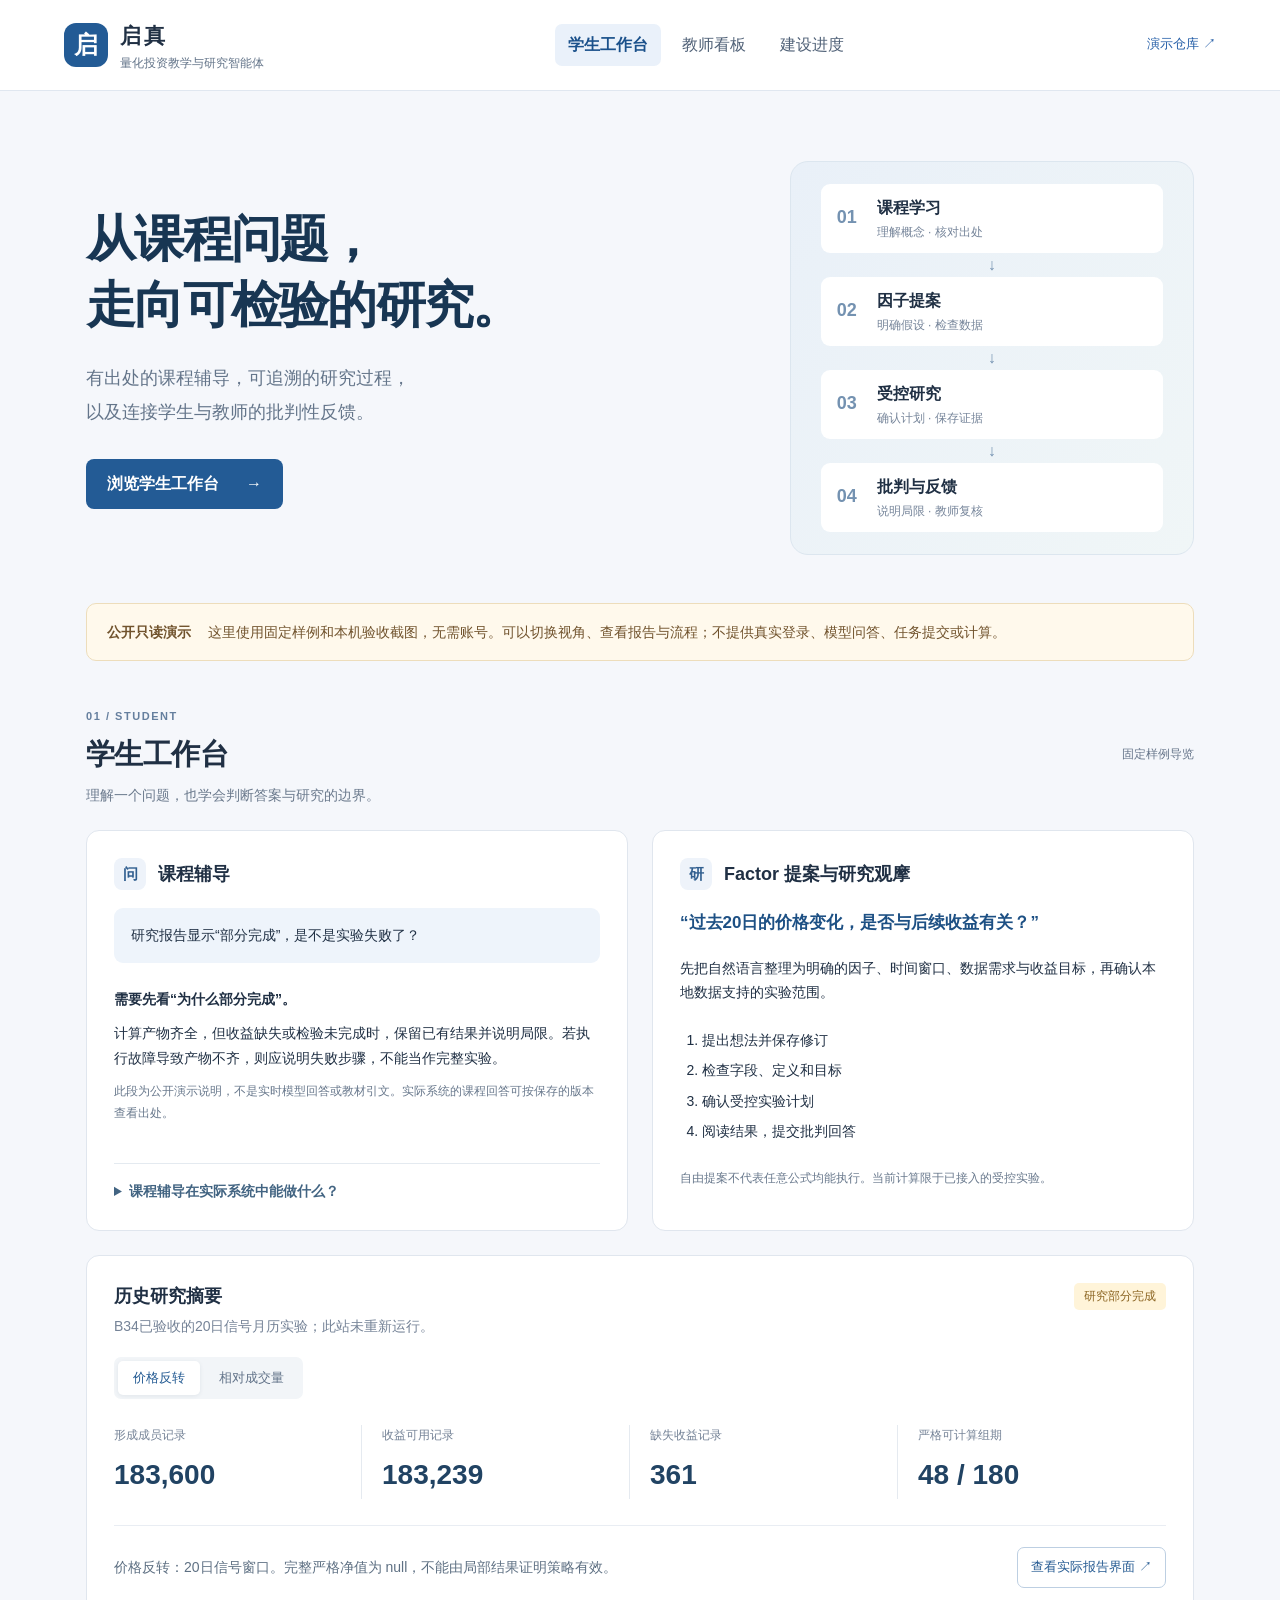
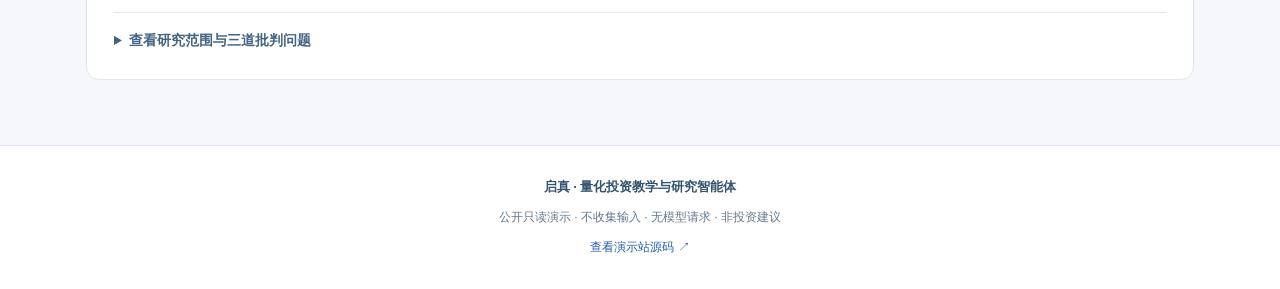
==== index.html @ add2b6e5 "Publish read-only Qizhen project demonstration" ====
<!doctype html>
<html lang="zh-CN"><head><meta charset="utf-8"><meta name="viewport" content="width=device-width, initial-scale=1"><meta name="description" content="启真：量化投资教学与研究智能体。学生学习、因子提案、研究报告与教师反馈的公开只读演示。"><meta name="color-scheme" content="light"><title>启真 · 量化投资教学与研究智能体</title><link rel="stylesheet" href="styles.css"><script src="app.js" defer></script></head>
<body><a class="skip" href="#main">跳到主要内容</a><header class="topbar"><a class="brand" href="#student"><span class="mark" aria-hidden="true">启</span><span><b>启真</b><small>量化投资教学与研究智能体</small></span></a><nav aria-label="演示视角"><a href="#student" data-view="student">学生工作台</a><a href="#teacher" data-view="teacher">教师看板</a><a href="#progress" data-view="progress">建设进度</a></nav><a class="repo-link" href="https://github.com/wangzihao0726/qizhenwenzhi-demo" target="_blank" rel="noopener noreferrer">演示仓库 ↗</a></header>
<main id="main"><section class="hero"><div><h1>从课程问题，<br>走向可检验的研究。</h1><p>有出处的课程辅导，可追溯的研究过程，<br class="desktop-break">以及连接学生与教师的批判性反馈。</p><a class="primary" href="#student" id="explore">浏览学生工作台 <span aria-hidden="true">→</span></a></div><div class="hero-map" aria-label="课程学习、因子提案、受控研究、教师反馈四个步骤"><div><span>01</span><b>课程学习</b><small>理解概念 · 核对出处</small></div><i aria-hidden="true">↓</i><div><span>02</span><b>因子提案</b><small>明确假设 · 检查数据</small></div><i aria-hidden="true">↓</i><div><span>03</span><b>受控研究</b><small>确认计划 · 保存证据</small></div><i aria-hidden="true">↓</i><div><span>04</span><b>批判与反馈</b><small>说明局限 · 教师复核</small></div></div></section>
<div class="notice"><b>公开只读演示</b><span>这里使用固定样例和本机验收截图，无需账号。可以切换视角、查看报告与流程；不提供真实登录、模型问答、任务提交或计算。</span></div>
<section id="student" class="view" aria-labelledby="student-title"><div class="section-head"><div><span class="section-number">01 / STUDENT</span><h2 id="student-title">学生工作台</h2><p>理解一个问题，也学会判断答案与研究的边界。</p></div><span class="quiet">固定样例导览</span></div>
<div class="two-col"><article class="panel"><div class="panel-title"><span class="icon" aria-hidden="true">问</span><h3>课程辅导</h3></div><p class="bubble">研究报告显示“部分完成”，是不是实验失败了？</p><div class="answer"><b>需要先看“为什么部分完成”。</b><p>计算产物齐全，但收益缺失或检验未完成时，保留已有结果并说明局限。若执行故障导致产物不齐，则应说明失败步骤，不能当作完整实验。</p><p class="muted">此段为公开演示说明，不是实时模型回答或教材引文。实际系统的课程回答可按保存的版本查看出处。</p></div><details><summary>课程辅导在实际系统中能做什么？</summary><ul><li>课程概念与实验步骤解释。</li><li>分级提示、代码与报错的静态诊断。</li><li>查看回答引用的语料版本、片段与审核状态。</li></ul></details></article>
<article class="panel"><div class="panel-title"><span class="icon" aria-hidden="true">研</span><h3>Factor 提案与研究观摩</h3></div><p class="idea">“过去20日的价格变化，是否与后续收益有关？”</p><p>先把自然语言整理为明确的因子、时间窗口、数据需求与收益目标，再确认本地数据支持的实验范围。</p><ol class="process"><li>提出想法并保存修订</li><li>检查字段、定义和目标</li><li>确认受控实验计划</li><li>阅读结果，提交批判回答</li></ol><p class="muted">自由提案不代表任意公式均能执行。当前计算限于已接入的受控实验。</p></article></div>
<article class="panel report-card"><div class="panel-top"><div><h3>历史研究摘要</h3><p>B34已验收的20日信号月历实验；此站未重新运行。</p></div><span class="status partial">研究部分完成</span></div><div class="segmented" role="group" aria-label="选择历史报告"><button type="button" data-report="price" aria-pressed="true">价格反转</button><button type="button" data-report="volume" aria-pressed="false">相对成交量</button></div><div class="metrics"><div><span>形成成员记录</span><strong>183,600</strong></div><div><span>收益可用记录</span><strong>183,239</strong></div><div><span>缺失收益记录</span><strong>361</strong></div><div><span>严格可计算组期</span><strong id="strict-periods">48 / 180</strong></div></div><div class="report-bottom"><p id="report-caption" aria-live="polite">价格反转：20日信号窗口。完整严格净值为 null，不能由局部结果证明策略有效。</p><button type="button" class="secondary" data-image="assets/student-report.png" data-caption="B35本机验收截图：历史报告中的覆盖图预览。图表来自B34，未在此站重算。">查看实际报告界面 ↗</button></div><details><summary>查看研究范围与三道批判问题</summary><p>原提案的5交易日收益目标尚未执行；历史结果来自另行确认的月历实验，不能替代原目标。图表、产物与局限在本机系统中可追溯。</p><ol><li>哪一步的方法或数据最可能有缺陷？</li><li>还需要补充什么稳健性检验？</li><li>为什么相信或不相信结论？适用于哪些范围？</li></ol><p>真实系统由服务器检查反思提交与报告权限；本演示站只介绍流程，不收集或保存回答。</p></details></article></section>
<section id="teacher" class="view" hidden aria-labelledby="teacher-title"><div class="section-head"><div><span class="section-number">02 / TEACHER</span><h2 id="teacher-title">教师看板</h2><p>查看学习过程，沿着同一条任务记录给出反馈。</p></div><span class="quiet">合成角色与历史样例</span></div><div class="teacher-layout"><article class="panel"><div class="panel-top"><h3>研究与反馈列表</h3><label class="filter">筛选状态<select id="teacher-filter"><option value="all">全部记录</option><option value="pending">待反馈</option><option value="reviewed">已有反馈</option></select></label></div><div class="task-row" data-state="pending"><div><b>合成学生 A · 价格反转</b><p>20日窗口 · 历史报告 · 批判回答已提交</p></div><span class="status">待反馈</span></div><div class="task-row" data-state="reviewed"><div><b>合成学生 A · 相对成交量</b><p>20日窗口 · 历史报告 · 已有合成反馈</p></div><span class="status reviewed">已有反馈</span></div><p class="muted" id="filter-status" aria-live="polite">显示2条演示记录。提交次数与提示等级不等同于知识掌握程度。</p><details open><summary>一条反馈可以关注什么？</summary><p>区分形成样本与收益配对样本；解释缺失和严格净值null；核对原目标与实际实验的差别。批判回答提交后，不自动视为已获专业评分。</p><button type="button" class="secondary" data-image="assets/teacher-feedback.png" data-caption="B35本机合成教师反馈演练截图。不是实际教师亲审记录。">查看反馈界面 ↗</button></details></article><article class="panel teacher-actions"><h3>实际系统中的教师功能</h3><ul><li><b>按学生和作业筛选</b><span>教学求助、提案与研究任务在同一处查看。</span></li><li><b>查看计划、报告与批判回答</b><span>追踪准确的任务和提案修订。</span></li><li><b>保存任务反馈</b><span>学生重新登录后仍可查看已保存反馈。</span></li><li><b>管理作业研究开关</b><span>由服务端执行权限限制。</span></li></ul><button type="button" class="secondary" data-image="assets/teacher-dashboard.png" data-caption="B35本机教师看板截图，所有可见账号与记录均为合成演练。">查看实际教师看板 ↗</button></article></div></section>
<section id="progress" class="view" hidden aria-labelledby="progress-title"><div class="section-head"><div><span class="section-number">03 / PROGRESS</span><h2 id="progress-title">建设进度与下一步</h2><p>截至2026年9月26日，第35批通过本机流程验收。</p></div></div><div class="two-col"><article class="panel"><h3>已经接通的流程</h3><ul class="check-list"><li>同站课程辅导、Factor提案与受控研究</li><li>学生、教师身份与班级访问权限</li><li>出处版本、研究产物和历史记录</li><li>批判回答、报告解锁与教师反馈</li><li>桌面与窄屏报告、图表阅读</li></ul><p class="muted">B35交付25个不同测试用例的最终结果通过；主对话独立复验其中5项新增工作流测试，并完成24项浏览器检查。</p></article><article class="panel"><h3>继续推进的工作</h3><ul class="next-list"><li><b>真实使用反馈</b><span>组织小范围实际操作，记录问题与教师意见。</span></li><li><b>研究证据补齐</b><span>补足相应数据和稳健性检验，保留partial与null。</span></li><li><b>部署与隔离验收</b><span>真实远程登录、代码执行与公开运行需单独部署和验证。</span></li></ul><p class="muted">本机验收不等于真实学生试点、教师专业亲审、完整科研验证或实盘可用。</p></article></div><div class="panel project-note"><h3>项目基础</h3><p>系统以 qizhenwenzhi 为基础，复用 factor-idea-studio 的提案、修订与研究桥接成果。本公开站仅包含展示页面及已核查的合成演练截图。</p></div></section>
</main><footer><span>启真 · 量化投资教学与研究智能体</span><p>公开只读演示 · 不收集输入 · 无模型请求 · 非投资建议</p><a href="https://github.com/wangzihao0726/qizhenwenzhi-demo" target="_blank" rel="noopener noreferrer">查看演示站源码 ↗</a></footer>
<dialog id="image-dialog" aria-labelledby="image-caption"><div class="dialog-head"><p id="image-caption"></p><button type="button" id="close-image" aria-label="关闭图片">关闭 ×</button></div><img id="dialog-image" alt=""></dialog><noscript><p class="notice">本页使用少量JavaScript切换视角；学生工作台内容可直接阅读。</p></noscript></body></html>
---- styles.css ----
*{box-sizing:border-box}html{scroll-behavior:smooth;scroll-padding-top:90px}body{margin:0;color:#203044;background:#f5f7fb;font:16px/1.75 -apple-system,BlinkMacSystemFont,"Segoe UI","Microsoft YaHei",sans-serif}button,input,select{font:inherit}button,a,select{touch-action:manipulation}a{color:#235da7}button{cursor:pointer}button:focus-visible,a:focus-visible,select:focus-visible,summary:focus-visible{outline:3px solid #357fde;outline-offset:4px}[hidden]{display:none!important}.skip{position:fixed;left:20px;top:-100px;z-index:9;background:white;padding:10px}.skip:focus{top:10px}.topbar{display:flex;align-items:center;gap:28px;justify-content:space-between;padding:18px max(5vw,24px);background:#fff;border-bottom:1px solid #e0e7f0}.brand{display:flex;gap:12px;align-items:center;text-decoration:none;color:inherit}.mark{background:#235b95;color:#fff;width:44px;height:44px;display:grid;place-items:center;font-weight:800;border-radius:12px;font-size:24px}.brand b{font-size:21px;letter-spacing:.12em}.brand small{display:block;font-size:12px;color:#64758a;line-height:1.4}.topbar nav{display:flex;gap:8px}.topbar nav a{color:#516278;padding:7px 13px;text-decoration:none;border-radius:7px;white-space:nowrap}.topbar nav a[aria-current=page]{background:#eaf1fa;color:#1b518b;font-weight:650}.repo-link{font-size:13px;text-decoration:none;white-space:nowrap}main{max-width:1160px;margin:auto;padding:42px 26px 65px}.hero{display:grid;grid-template-columns:1.25fr .8fr;gap:72px;padding:28px 0 44px;align-items:center}h1{font-size:clamp(32px,4vw,50px);line-height:1.32;letter-spacing:-.035em;margin:0 0 23px;font-weight:720;color:#183653}.hero p{color:#64758a;font-size:18px;line-height:1.9;margin-bottom:30px}.primary{background:#235b95;color:white;display:inline-flex;gap:27px;padding:11px 21px;border-radius:8px;text-decoration:none;font-weight:600}.primary:hover{background:#194778}.hero-map{background:linear-gradient(130deg,#e9f0f8,#f0f6f7);border:1px solid #dce6ef;padding:22px 30px;border-radius:18px}.hero-map div{display:grid;grid-template-columns:40px 1fr;align-items:center;background:#fff;padding:10px 16px;border-radius:9px}.hero-map span{grid-row:span 2;color:#7492b1;font-size:18px;font-weight:600}.hero-map b{font-size:16px}.hero-map small{font-size:12px;color:#76859a}.hero-map i{display:block;text-align:center;font-style:normal;line-height:24px;color:#7190af}.notice{display:flex;gap:17px;padding:16px 20px;background:#fff9ec;border:1px solid #edddbb;border-radius:10px;font-size:14px;color:#71532d;margin:4px 0 40px}.notice b{white-space:nowrap}.section-head{display:flex;justify-content:space-between;align-items:center;margin:0 0 23px}.section-number{font-size:11px;color:#657f9e;letter-spacing:.14em;font-weight:700}h2{font-size:29px;line-height:1.4;margin:5px 0 8px;letter-spacing:-.02em}h3{font-size:18px;line-height:1.5;margin:0 0 15px}.section-head p{margin:0;color:#6b7a8d;font-size:14px}.quiet{font-size:12px;color:#66758a}.two-col{display:grid;grid-template-columns:1fr 1fr;gap:24px}.panel{background:#fff;border:1px solid #e0e6ee;border-radius:13px;padding:27px}.panel p{font-size:14px}.panel-title{display:flex;gap:12px;align-items:center;margin-bottom:18px}.panel-title h3{margin:0}.icon{display:grid;place-items:center;background:#eef3fa;color:#315f90;width:32px;height:32px;border-radius:8px;font-size:15px;font-weight:700}.bubble{background:#eef4fb;border-radius:9px;padding:15px 17px}.answer{font-size:14px;padding:10px 0}.answer p{margin:10px 0}.muted{color:#69798d!important;font-size:12px!important;line-height:1.85}.idea{font-weight:600;font-size:17px!important;color:#1d5084;line-height:1.8}.process{margin:20px 0;padding-left:22px;font-size:14px}.process li{padding:3px 0}details{border-top:1px solid #e4eaf0;padding-top:15px;margin-top:18px;font-size:14px}summary{cursor:pointer;font-weight:600;color:#426482}details li{margin:5px 0}.panel-top{display:flex;justify-content:space-between;align-items:flex-start;gap:18px}.panel-top p{margin:4px 0 18px;color:#758397}.panel-top h3{margin:0}.status{display:inline-block;white-space:nowrap;padding:3px 10px;background:#f1f4f8;border-radius:5px;font-size:12px;color:#5b6c81}.partial{color:#8b6421;background:#fff4d9}.reviewed{color:#277259;background:#e8f5ef}.report-card{margin-top:24px}.segmented{display:inline-flex;background:#f2f5f8;padding:4px;gap:4px;border-radius:7px}.segmented button{border:0;background:transparent;color:#617288;padding:6px 15px;font-size:13px;border-radius:5px}.segmented button[aria-pressed=true]{background:#fff;color:#245b93;box-shadow:0 1px 4px #1b395014}.metrics{display:grid;grid-template-columns:repeat(4,1fr);margin:26px 0;gap:20px}.metrics div{border-right:1px solid #e5eaf0}.metrics div:last-child{border:0}.metrics span{display:block;font-size:12px;color:#758397}.metrics strong{display:block;font-size:28px;font-weight:650;color:#214363;font-variant-numeric:tabular-nums;margin-top:4px}.report-bottom{display:flex;align-items:center;justify-content:space-between;gap:18px;border-top:1px solid #e9edf3;padding-top:15px}.report-bottom p{max-width:660px;color:#5e7083}.secondary{background:white;border:1px solid #bdcfe2;border-radius:7px;color:#275c93;padding:8px 13px;white-space:nowrap;font-size:13px}.secondary:hover{background:#f0f5fb}.teacher-layout{display:grid;grid-template-columns:1.2fr .9fr;gap:24px}.filter{font-size:12px;color:#63778b}select{margin-left:7px;border:1px solid #d4dfeb;border-radius:5px;color:#435f7b;background:#fff;padding:5px 9px;font-size:13px}.task-row{display:flex;align-items:center;justify-content:space-between;gap:10px;border-bottom:1px solid #e9edf2;padding:22px 0}.task-row b{font-size:15px}.task-row p{margin:5px 0 0;color:#718297;font-size:12px}.teacher-actions ul,.next-list{list-style:none;padding:0;margin:0 0 24px}.teacher-actions li,.next-list li{padding:13px 0}.teacher-actions li b,.next-list b{font-size:15px;display:block}.teacher-actions li span,.next-list span{display:block;font-size:13px;color:#738397;margin-top:5px}.check-list{list-style:none;padding:0}.check-list li{padding:8px 0;font-size:14px}.check-list li:before{content:'✓';color:#368269;display:inline-block;margin-right:12px}.project-note{margin-top:24px}footer{border-top:1px solid #dee6ef;padding:30px 26px;text-align:center;background:white;color:#64788e;font-size:13px}footer>span{color:#34536f;font-weight:600}footer p{font-size:12px;margin:8px 0}footer a{text-decoration:none;font-size:12px}dialog{max-width:min(1150px,94vw);max-height:92vh;border:1px solid #d2dbe7;border-radius:12px;padding:0;box-shadow:0 20px 100px #0b253750}dialog::backdrop{background:#173149a6}.dialog-head{position:sticky;top:0;background:white;display:flex;gap:20px;justify-content:space-between;align-items:center;padding:12px 18px;border-bottom:1px solid #dfe7f0}.dialog-head p{font-size:13px;margin:0}.dialog-head button{border:0;background:#eff3f7;color:#345575;border-radius:6px;padding:7px 12px;white-space:nowrap}dialog img{max-width:100%;height:auto;display:block;margin:auto;max-height:none}body:has(dialog[open]){overflow:hidden}@media(max-width:850px){.repo-link{display:none}.topbar{gap:12px;padding:16px 22px}.hero{gap:35px}.hero-map{padding:20px}.report-bottom{flex-direction:column;align-items:flex-start}.metrics strong{font-size:24px}}@media(max-width:640px){.topbar{flex-wrap:wrap;justify-content:center;padding:15px 14px}.brand{margin-right:auto}.topbar nav{width:100%;justify-content:space-between;gap:3px}.topbar nav a{padding:7px 12px;font-size:14px}main{padding:24px 17px 40px}.hero{grid-template-columns:1fr;gap:26px;padding:5px 0 27px}.hero p{font-size:15px}.hero-map{display:none}.hero h1{font-size:35px}.notice{flex-direction:column;gap:4px;padding:14px 16px;font-size:12px;margin-bottom:30px}.two-col,.teacher-layout{grid-template-columns:1fr;gap:18px}.panel{padding:20px}.section-head{align-items:flex-start}.quiet{display:none}h2{font-size:25px}.metrics{grid-template-columns:1fr 1fr;gap:22px 10px}.metrics div:nth-child(2){border-right:0}.metrics strong{font-size:25px}.report-card>.panel-top{flex-direction:column;gap:0}.status.partial{margin-bottom:15px}.panel-top .filter{margin-top:10px}.teacher-layout .panel-top{display:block}.task-row{align-items:flex-start}.task-row b{font-size:14px}.task-row .status{font-size:11px}.dialog-head{padding:10px;gap:8px}.dialog-head p{font-size:12px}.secondary{white-space:normal;text-align:left}.report-bottom p{margin:5px 0}details{font-size:13px}}@media(prefers-reduced-motion:reduce){html{scroll-behavior:auto}}
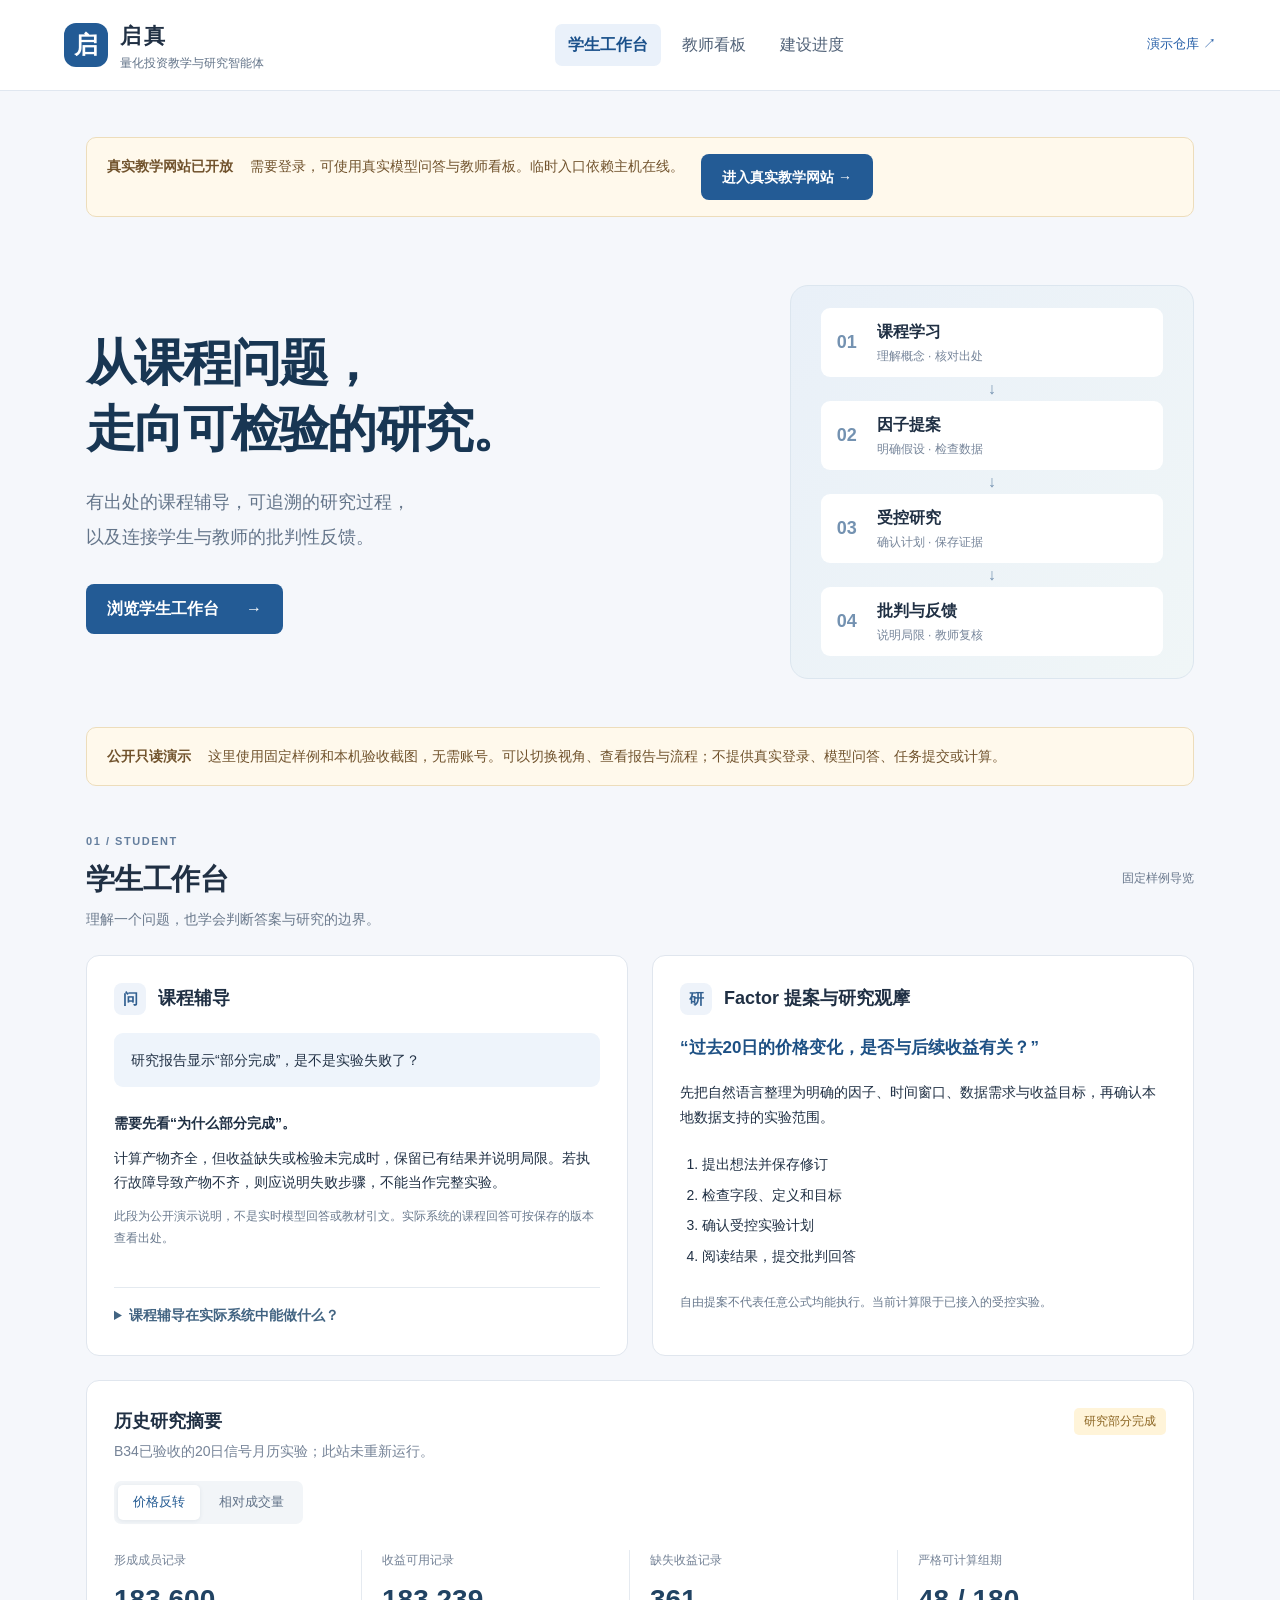
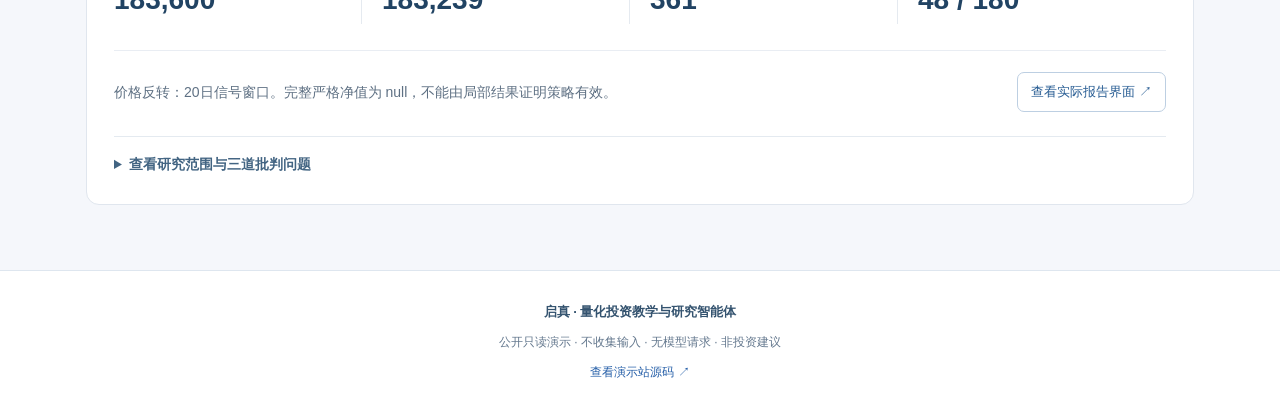
==== commit d560111b: "Add entry to authenticated live teaching website" ====
--- a/index.html
+++ b/index.html
@@ -1,7 +1,7 @@
 <!doctype html>
 <html lang="zh-CN"><head><meta charset="utf-8"><meta name="viewport" content="width=device-width, initial-scale=1"><meta name="description" content="启真：量化投资教学与研究智能体。学生学习、因子提案、研究报告与教师反馈的公开只读演示。"><meta name="color-scheme" content="light"><title>启真 · 量化投资教学与研究智能体</title><link rel="stylesheet" href="styles.css"><script src="app.js" defer></script></head>
 <body><a class="skip" href="#main">跳到主要内容</a><header class="topbar"><a class="brand" href="#student"><span class="mark" aria-hidden="true">启</span><span><b>启真</b><small>量化投资教学与研究智能体</small></span></a><nav aria-label="演示视角"><a href="#student" data-view="student">学生工作台</a><a href="#teacher" data-view="teacher">教师看板</a><a href="#progress" data-view="progress">建设进度</a></nav><a class="repo-link" href="https://github.com/wangzihao0726/qizhenwenzhi-demo" target="_blank" rel="noopener noreferrer">演示仓库 ↗</a></header>
-<main id="main"><section class="hero"><div><h1>从课程问题，<br>走向可检验的研究。</h1><p>有出处的课程辅导，可追溯的研究过程，<br class="desktop-break">以及连接学生与教师的批判性反馈。</p><a class="primary" href="#student" id="explore">浏览学生工作台 <span aria-hidden="true">→</span></a></div><div class="hero-map" aria-label="课程学习、因子提案、受控研究、教师反馈四个步骤"><div><span>01</span><b>课程学习</b><small>理解概念 · 核对出处</small></div><i aria-hidden="true">↓</i><div><span>02</span><b>因子提案</b><small>明确假设 · 检查数据</small></div><i aria-hidden="true">↓</i><div><span>03</span><b>受控研究</b><small>确认计划 · 保存证据</small></div><i aria-hidden="true">↓</i><div><span>04</span><b>批判与反馈</b><small>说明局限 · 教师复核</small></div></div></section>
+<main id="main"><div class="notice"><b>真实教学网站已开放</b><span>需要登录，可使用真实模型问答与教师看板。临时入口依赖主机在线。</span><a class="primary" href="live.html">进入真实教学网站 →</a></div><section class="hero"><div><h1>从课程问题，<br>走向可检验的研究。</h1><p>有出处的课程辅导，可追溯的研究过程，<br class="desktop-break">以及连接学生与教师的批判性反馈。</p><a class="primary" href="#student" id="explore">浏览学生工作台 <span aria-hidden="true">→</span></a></div><div class="hero-map" aria-label="课程学习、因子提案、受控研究、教师反馈四个步骤"><div><span>01</span><b>课程学习</b><small>理解概念 · 核对出处</small></div><i aria-hidden="true">↓</i><div><span>02</span><b>因子提案</b><small>明确假设 · 检查数据</small></div><i aria-hidden="true">↓</i><div><span>03</span><b>受控研究</b><small>确认计划 · 保存证据</small></div><i aria-hidden="true">↓</i><div><span>04</span><b>批判与反馈</b><small>说明局限 · 教师复核</small></div></div></section>
 <div class="notice"><b>公开只读演示</b><span>这里使用固定样例和本机验收截图，无需账号。可以切换视角、查看报告与流程；不提供真实登录、模型问答、任务提交或计算。</span></div>
 <section id="student" class="view" aria-labelledby="student-title"><div class="section-head"><div><span class="section-number">01 / STUDENT</span><h2 id="student-title">学生工作台</h2><p>理解一个问题，也学会判断答案与研究的边界。</p></div><span class="quiet">固定样例导览</span></div>
 <div class="two-col"><article class="panel"><div class="panel-title"><span class="icon" aria-hidden="true">问</span><h3>课程辅导</h3></div><p class="bubble">研究报告显示“部分完成”，是不是实验失败了？</p><div class="answer"><b>需要先看“为什么部分完成”。</b><p>计算产物齐全，但收益缺失或检验未完成时，保留已有结果并说明局限。若执行故障导致产物不齐，则应说明失败步骤，不能当作完整实验。</p><p class="muted">此段为公开演示说明，不是实时模型回答或教材引文。实际系统的课程回答可按保存的版本查看出处。</p></div><details><summary>课程辅导在实际系统中能做什么？</summary><ul><li>课程概念与实验步骤解释。</li><li>分级提示、代码与报错的静态诊断。</li><li>查看回答引用的语料版本、片段与审核状态。</li></ul></details></article>
